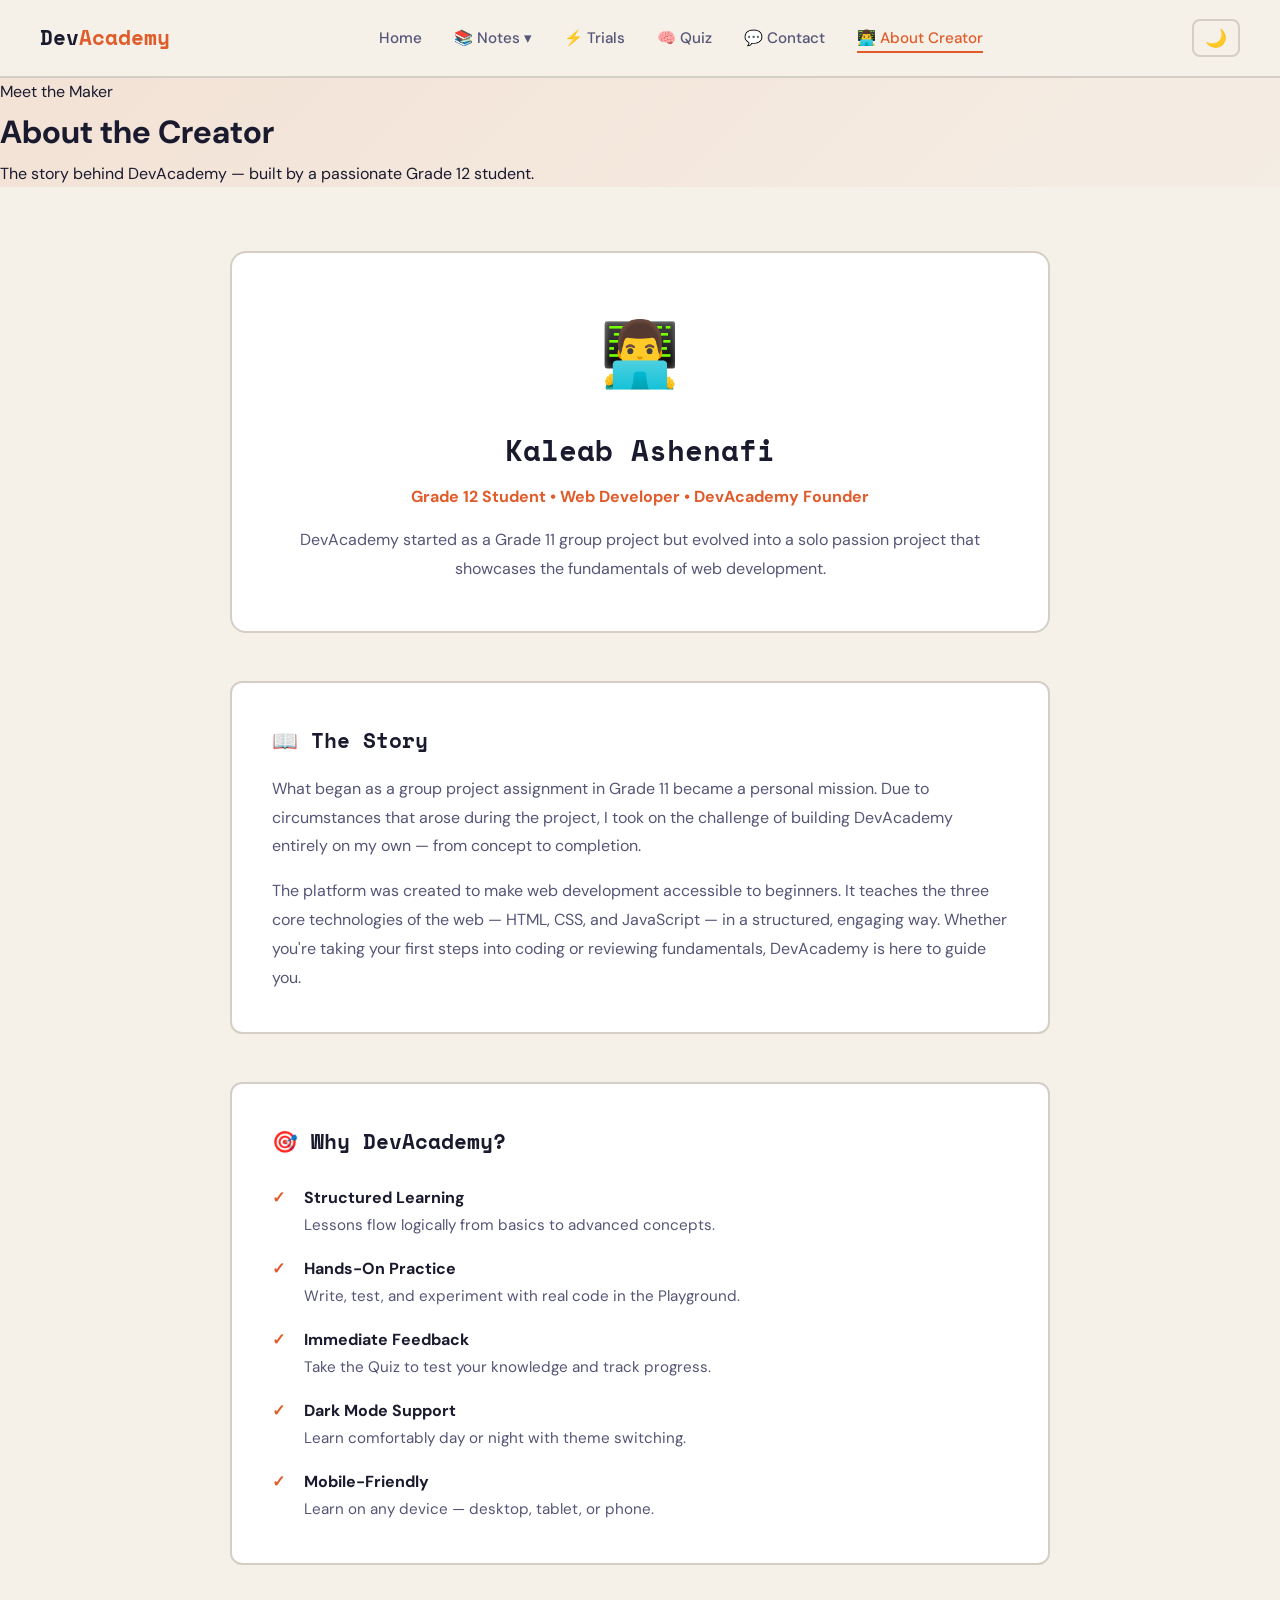
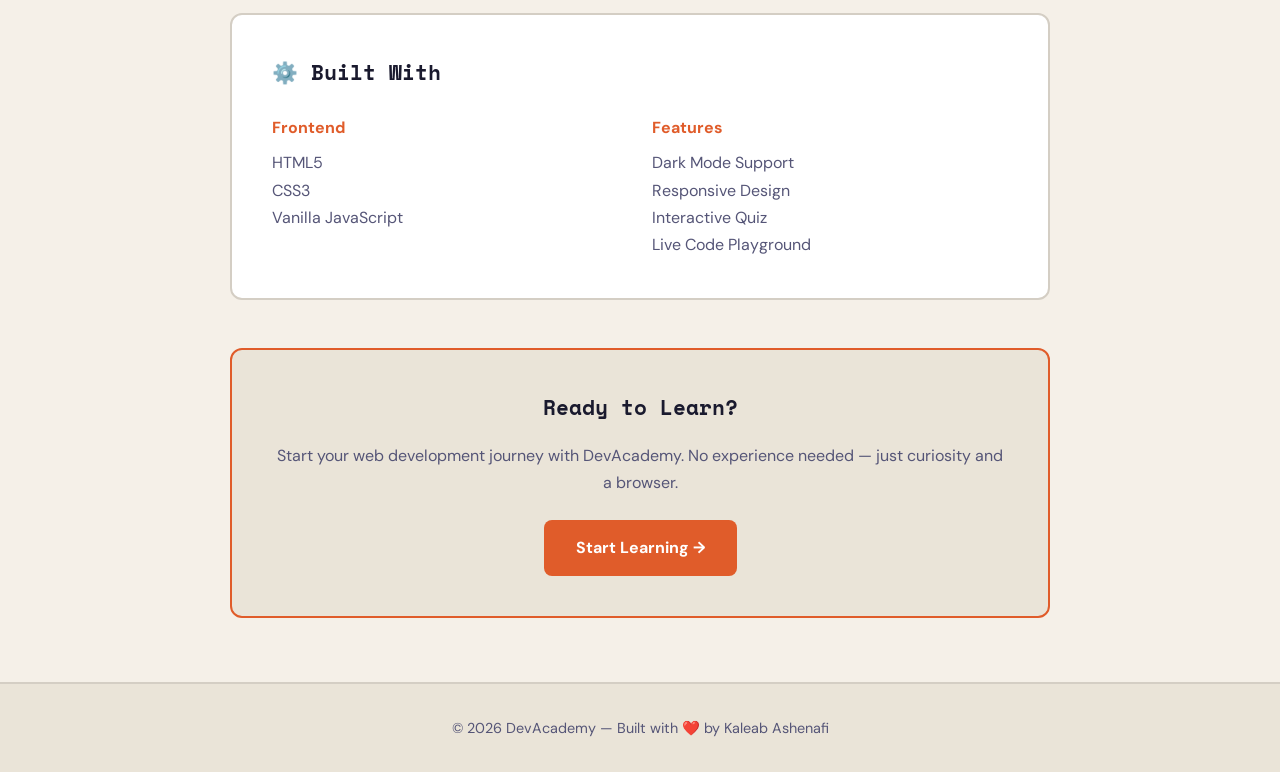
==== about.html @ 92ab43b4 "Refactor: Implement dropdown navigation and create About Creator page\n\nNAVIGATION IMPROVEMENTS:\n-" ====
<!DOCTYPE html>
<html lang="en">
<head>
    <meta charset="UTF-8">
    <meta name="viewport" content="width=device-width, initial-scale=1.0">
    <title>DevAcademy | About the Creator</title>
    <link rel="stylesheet" href="style.css">
    <link rel="stylesheet" href="regist.css">
    <link href="https://fonts.googleapis.com/css2?family=Space+Mono:wght@400;700&family=DM+Sans:wght@400;500;700&display=swap" rel="stylesheet">
</head>
<body>

    <!-- NAVIGATION -->
    <nav class="navbar">
        <div class="logo">Dev<span>Academy</span></div>
        <ul class="nav-links">
            <li><a href="index.html">Home</a></li>
            <li class="dropdown">
                <a href="#" class="dropdown-toggle">📚 Notes ▾</a>
                <ul class="dropdown-menu">
                    <li><a href="html.html">🏗️ HTML</a></li>
                    <li><a href="css.html">🎨 CSS</a></li>
                    <li><a href="js.html">⚡ JavaScript</a></li>
                </ul>
            </li>
            <li><a href="practice.html">⚡ Trials</a></li>
            <li><a href="quiz.html">🧠 Quiz</a></li>
            <li><a href="contact.html">💬 Contact</a></li>
            <li><a href="about.html" class="active">👨‍💻 About Creator</a></li>
        </ul>
        <button class="hamburger">☰</button>
        <button id="theme-toggle">🌙</button>
    </nav>

    <!-- PAGE HEADER -->
    <div class="page-header" style="background: linear-gradient(135deg, #e05c2a18, #e05c2a05);">
        <span class="lang-badge">Meet the Maker</span>
        <h1>About the Creator</h1>
        <p>The story behind DevAcademy — built by a passionate Grade 12 student.</p>
    </div>

    <!-- MAIN CONTENT -->
    <main style="max-width: 900px; margin: 0 auto; padding: 4rem 2.5rem;">

        <!-- HERO SECTION -->
        <div style="background: var(--card-bg); border: 2px solid var(--border); border-radius: 16px; padding: 3rem; margin-bottom: 3rem; text-align: center;">
            <div style="font-size: 4rem; margin-bottom: 1rem;">👨‍💻</div>
            <h2 style="font-family: 'Space Mono', monospace; font-size: 1.8rem; margin-bottom: 0.5rem; color: var(--text);">Kaleab Ashenafi</h2>
            <p style="color: var(--accent); font-weight: 700; font-size: 1rem; margin-bottom: 1rem;">Grade 12 Student • Web Developer • DevAcademy Founder</p>
            <p style="color: var(--text2); font-size: 1rem; line-height: 1.8;">
                DevAcademy started as a Grade 11 group project but evolved into a solo passion project that showcases the fundamentals of web development.
            </p>
        </div>

        <!-- THE STORY -->
        <section style="margin-bottom: 3rem;">
            <div style="background: var(--card-bg); border: 2px solid var(--border); border-radius: 12px; padding: 2.5rem; margin-bottom: 1.5rem;">
                <h3 style="font-family: 'Space Mono', monospace; font-size: 1.3rem; margin-bottom: 1rem; color: var(--text);">📖 The Story</h3>
                <p style="color: var(--text2); margin-bottom: 1rem; line-height: 1.8;">
                    What began as a group project assignment in Grade 11 became a personal mission. Due to circumstances that arose during the project, I took on the challenge of building DevAcademy entirely on my own — from concept to completion.
                </p>
                <p style="color: var(--text2); line-height: 1.8;">
                    The platform was created to make web development accessible to beginners. It teaches the three core technologies of the web — HTML, CSS, and JavaScript — in a structured, engaging way. Whether you're taking your first steps into coding or reviewing fundamentals, DevAcademy is here to guide you.
                </p>
            </div>
        </section>

        <!-- WHY DEVACADEMY? -->
        <section style="margin-bottom: 3rem;">
            <div style="background: var(--card-bg); border: 2px solid var(--border); border-radius: 12px; padding: 2.5rem;">
                <h3 style="font-family: 'Space Mono', monospace; font-size: 1.3rem; margin-bottom: 1.5rem; color: var(--text);">🎯 Why DevAcademy?</h3>
                <ul style="list-style: none; padding: 0;">
                    <li style="margin-bottom: 1rem; padding-left: 2rem; position: relative;">
                        <span style="position: absolute; left: 0; color: var(--accent); font-weight: 700;">✓</span>
                        <strong style="color: var(--text);">Structured Learning</strong><br>
                        <span style="color: var(--text2); font-size: 0.95rem;">Lessons flow logically from basics to advanced concepts.</span>
                    </li>
                    <li style="margin-bottom: 1rem; padding-left: 2rem; position: relative;">
                        <span style="position: absolute; left: 0; color: var(--accent); font-weight: 700;">✓</span>
                        <strong style="color: var(--text);">Hands-On Practice</strong><br>
                        <span style="color: var(--text2); font-size: 0.95rem;">Write, test, and experiment with real code in the Playground.</span>
                    </li>
                    <li style="margin-bottom: 1rem; padding-left: 2rem; position: relative;">
                        <span style="position: absolute; left: 0; color: var(--accent); font-weight: 700;">✓</span>
                        <strong style="color: var(--text);">Immediate Feedback</strong><br>
                        <span style="color: var(--text2); font-size: 0.95rem;">Take the Quiz to test your knowledge and track progress.</span>
                    </li>
                    <li style="margin-bottom: 1rem; padding-left: 2rem; position: relative;">
                        <span style="position: absolute; left: 0; color: var(--accent); font-weight: 700;">✓</span>
                        <strong style="color: var(--text);">Dark Mode Support</strong><br>
                        <span style="color: var(--text2); font-size: 0.95rem;">Learn comfortably day or night with theme switching.</span>
                    </li>
                    <li style="padding-left: 2rem; position: relative;">
                        <span style="position: absolute; left: 0; color: var(--accent); font-weight: 700;">✓</span>
                        <strong style="color: var(--text);">Mobile-Friendly</strong><br>
                        <span style="color: var(--text2); font-size: 0.95rem;">Learn on any device — desktop, tablet, or phone.</span>
                    </li>
                </ul>
            </div>
        </section>

        <!-- TECH STACK -->
        <section style="margin-bottom: 3rem;">
            <div style="background: var(--card-bg); border: 2px solid var(--border); border-radius: 12px; padding: 2.5rem;">
                <h3 style="font-family: 'Space Mono', monospace; font-size: 1.3rem; margin-bottom: 1.5rem; color: var(--text);">⚙️ Built With</h3>
                <div style="display: grid; grid-template-columns: 1fr 1fr; gap: 1.5rem;">
                    <div>
                        <h4 style="color: var(--accent); font-weight: 700; margin-bottom: 0.5rem;">Frontend</h4>
                        <ul style="list-style: none; padding: 0; color: var(--text2);">
                            <li>HTML5</li>
                            <li>CSS3</li>
                            <li>Vanilla JavaScript</li>
                        </ul>
                    </div>
                    <div>
                        <h4 style="color: var(--accent); font-weight: 700; margin-bottom: 0.5rem;">Features</h4>
                        <ul style="list-style: none; padding: 0; color: var(--text2);">
                            <li>Dark Mode Support</li>
                            <li>Responsive Design</li>
                            <li>Interactive Quiz</li>
                            <li>Live Code Playground</li>
                        </ul>
                    </div>
                </div>
            </div>
        </section>

        <!-- CALL TO ACTION -->
        <div style="background: var(--bg2); border: 2px solid var(--accent); border-radius: 12px; padding: 2.5rem; text-align: center;">
            <h3 style="font-family: 'Space Mono', monospace; font-size: 1.3rem; margin-bottom: 1rem; color: var(--text);">Ready to Learn?</h3>
            <p style="color: var(--text2); margin-bottom: 1.5rem; font-size: 1rem;">
                Start your web development journey with DevAcademy. No experience needed — just curiosity and a browser.
            </p>
            <a href="html.html" class="btn">Start Learning →</a>
        </div>

    </main>

    <footer>
        <p>© 2026 DevAcademy — Built with ❤️ by Kaleab Ashenafi</p>
    </footer>

    <script src="script.js"></script>
</body>
</html>
---- style.css ----
:root {
    --bg: #f5f0e8;
    --bg2: #eae4d8;
    --text: #1a1a2e;
    --text2: #555577;
    --accent: #e05c2a;
    --accent2: #c44a1a;
    --card-bg: #ffffff;
    --border: #d4cec4;
    --code-bg: #1a1a2e;
}

[data-theme="dark"] {
    --bg: #0f0f1a;
    --bg2: #1a1a2e;
    --text: #f0ece0;
    --text2: #9990bb;
    --accent: #ff7043;
    --accent2: #e05c2a;
    --card-bg: #1a1a2e;
    --border: #2a2a4e;
    --code-bg: #0a0a15;
}

/* 2. RESET & BASE */
* {
    margin: 0;
    padding: 0;
    box-sizing: border-box;
    transition: background-color 0.3s, color 0.3s, border-color 0.3s;
}

body {
    font-family: 'DM Sans', sans-serif;
    background-color: var(--bg);
    color: var(--text);
    line-height: 1.7;
}

/* 3. NAVBAR */
.navbar {
    display: flex;
    justify-content: space-between;
    align-items: center;
    padding: 1.2rem 2.5rem;
    background-color: var(--bg);
    border-bottom: 2px solid var(--border);
    position: sticky;
    top: 0;
    z-index: 100;
}

.logo {
    font-family: 'Space Mono', monospace;
    font-size: 1.3rem;
    font-weight: 700;
    color: var(--text);
}

.logo span {
    color: var(--accent);
}

.nav-links {
    display: flex;
    list-style: none;
    gap: 2rem;
}

.nav-links a {
    text-decoration: none;
    color: var(--text2);
    font-weight: 500;
    font-size: 0.95rem;
    padding-bottom: 3px;
    border-bottom: 2px solid transparent;
    transition: color 0.2s, border-color 0.2s;
}

.nav-links a:hover,
.nav-links a.active {
    color: var(--accent);
    border-bottom-color: var(--accent);
}

/* DROPDOWN MENU */
.dropdown {
    position: relative;
}

.dropdown-toggle::after {
    content: '';
}

.dropdown-menu {
    display: none;
    position: absolute;
    top: 100%;
    left: 0;
    background: var(--card-bg);
    border: 2px solid var(--border);
    border-radius: 8px;
    flex-direction: column;
    gap: 0;
    min-width: 200px;
    list-style: none;
    padding: 0.5rem 0;
    margin-top: 0.5rem;
    box-shadow: 0 8px 24px rgba(0,0,0,0.1);
}

.dropdown-menu li {
    border-bottom: 1px solid var(--border);
}

.dropdown-menu li:last-child {
    border-bottom: none;
}

.dropdown-menu a {
    display: block;
    padding: 0.75rem 1.2rem;
    border: none;
    font-size: 0.9rem;
    transition: background 0.2s, color 0.2s;
}

.dropdown-menu a:hover {
    background: var(--bg2);
    color: var(--accent);
    border-bottom: none;
}

.dropdown:hover .dropdown-menu {
    display: flex;
}

/* Hamburger Menu */
.hamburger {
    display: none;
    background: none;
    border: none;
    font-size: 1.5rem;
    cursor: pointer;
    color: var(--text);
    padding: 0.5rem;
}

#theme-toggle {
    background: none;
    border: 2px solid var(--border);
    border-radius: 8px;
    padding: 0.4rem 0.7rem;
    font-size: 1.1rem;
    cursor: pointer;
    transition: transform 0.3s, border-color 0.3s;
}

#theme-toggle:hover {
    transform: rotate(20deg);
    border-color: var(--accent);
}

/* 4. HERO SECTION */
.hero {
    display: flex;
    justify-content: space-between;
    align-items: center;
    padding: 6rem 2.5rem;
    gap: 3rem;
    background-color: var(--bg);
    max-width: 1100px;
    margin: 0 auto;
}

.hero-text {
    flex: 1;
}

.badge {
    display: inline-block;
    background: var(--accent);
    color: white;
    font-size: 0.8rem;
    font-weight: 700;
    padding: 0.35rem 0.9rem;
    border-radius: 20px;
    margin-bottom: 1.5rem;
    letter-spacing: 0.05em;
    text-transform: uppercase;
}

.hero-text h1 {
    font-family: 'Space Mono', monospace;
    font-size: 3.2rem;
    line-height: 1.15;
    margin-bottom: 1.2rem;
}

.highlight {
    color: var(--accent);
    text-decoration: underline;
    text-underline-offset: 6px;
}

.hero-text p {
    color: var(--text2);
    font-size: 1.1rem;
    max-width: 480px;
    margin-bottom: 2rem;
}

.btn {
    display: inline-block;
    background: var(--accent);
    color: white;
    text-decoration: none;
    padding: 0.9rem 2rem;
    border-radius: 8px;
    font-weight: 700;
    font-size: 1rem;
    transition: background 0.2s, transform 0.2s, box-shadow 0.2s;
}

.btn:hover {
    background: var(--accent2);
    transform: translateY(-3px);
    box-shadow: 0 8px 20px rgba(224, 92, 42, 0.3);
}

/* 5. HERO GRAPHIC (Code Box) */
.hero-graphic {
    flex: 1;
    display: flex;
    justify-content: center;
}

.code-box {
    background: var(--code-bg);
    border-radius: 12px;
    padding: 2rem 2.5rem;
    font-family: 'Space Mono', monospace;
    font-size: 1rem;
    line-height: 2.2;
    border: 2px solid var(--border);
    min-width: 300px;
}

.tag  { color: #64b5f6; }
.prop { color: #ce93d8; }
.val  { color: #a5d6a7; }
.fn   { color: #ffcc02; }

/* 6. COURSES SECTION */
.courses {
    padding: 5rem 2.5rem;
    max-width: 1100px;
    margin: 0 auto;
}

.courses h2 {
    font-family: 'Space Mono', monospace;
    font-size: 2rem;
    margin-bottom: 2.5rem;
    text-align: center;
}

.card-container {
    display: flex;
    gap: 1.5rem;
    justify-content: center;
    flex-wrap: wrap;
}

.card {
    background: var(--card-bg);
    border: 2px solid var(--border);
    border-radius: 12px;
    padding: 2rem;
    width: 300px;
    cursor: pointer;
    transition: transform 0.25s, box-shadow 0.25s, border-color 0.25s;
}

.card:hover {
    transform: translateY(-8px);
    box-shadow: 0 12px 30px rgba(0,0,0,0.1);
    border-color: var(--accent);
}

.card-icon {
    font-size: 2rem;
    margin-bottom: 1rem;
}

.card h3 {
    font-family: 'Space Mono', monospace;
    font-size: 1.2rem;
    margin-bottom: 0.8rem;
    color: var(--text);
}

.card p {
    color: var(--text2);
    font-size: 0.95rem;
    margin-bottom: 1.2rem;
}

.card-link {
    color: var(--accent);
    font-weight: 700;
    text-decoration: none;
    font-size: 0.9rem;
}

.card-link:hover {
    text-decoration: underline;
}

/* 7. FOOTER */
footer {
    background: var(--bg2);
    border-top: 2px solid var(--border);
    text-align: center;
    padding: 2rem;
    color: var(--text2);
    font-size: 0.9rem;
}

/* 8. RESPONSIVE */
@media (max-width: 768px) {
    .navbar {
        padding: 1rem 1.5rem;
        position: relative;
    }
    
    .hamburger {
        display: block;
    }
    
    .nav-links {
        display: none;
        position: absolute;
        top: 100%;
        left: 0;
        right: 0;
        flex-direction: column;
        background: var(--bg);
        border-bottom: 2px solid var(--border);
        padding: 1rem 0;
        gap: 0;
        width: 100%;
        z-index: 99;
        margin-top: 0;
    }
    
    .nav-links.active {
        display: flex;
    }
    
    .nav-links li {
        border-bottom: 1px solid var(--border);
    }
    
    .nav-links a {
        display: block;
        padding: 1rem 1.5rem;
        border: none;
        font-size: 1rem;
        border-bottom: none;
    }
    
    /* Mobile dropdown */
    .dropdown-menu {
        position: static;
        display: none;
        background: var(--bg2);
        border: none;
        box-shadow: none;
        padding: 0;
        margin: 0;
    }
    
    .dropdown-menu.active {
        display: flex;
    }
    
    .dropdown-menu a {
        padding: 0.8rem 2rem;
        font-size: 0.85rem;
    }
    
    .hero {
        flex-direction: column;
        padding: 3rem 1.5rem;
        text-align: center;
    }
    
    .hero-text h1 {
        font-size: 2.2rem;
    }
    
    .hero-text p {
        margin: 0 auto 2rem auto;
    }
    
    .code-box {
        font-size: 0.85rem;
        min-width: unset;
        width: 100%;
        padding: 1.5rem 1rem;
    }
    
    .card {
        width: 100%;
        max-width: 350px;
    }
    
    #theme-toggle {
        order: 3;
    }
}

@media (max-width: 480px) {
    .logo {
        font-size: 1.1rem;
    }
    
    .hero-text h1 {
        font-size: 1.8rem;
    }
    
    .navbar {
        padding: 0.8rem 1rem;
    }
    
    .card-container {
        gap: 1rem;
    }
    
    .hero {
        padding: 2rem 1rem;
        gap: 1.5rem;
    }
}
---- regist.css ----
.auth-wrapper {
    min-height: calc(100vh - 140px);
    display: flex;
    justify-content: center;
    align-items: center;
    padding: 3rem 1.5rem;
    background-color: var(--bg);
}

/* AUTH CARD */
.auth-card {
    background: var(--card-bg);
    border: 2px solid var(--border);
    border-radius: 16px;
    padding: 3rem 2.5rem;
    width: 100%;
    max-width: 460px;
    text-align: center;
    box-shadow: 0 8px 30px rgba(0,0,0,0.06);
}

.auth-icon {
    font-size: 2.8rem;
    margin-bottom: 1rem;
}

.auth-card h2 {
    font-family: 'Space Mono', monospace;
    font-size: 1.5rem;
    margin-bottom: 0.5rem;
    color: var(--text);
}

.auth-subtitle {
    color: var(--text2);
    font-size: 0.95rem;
    margin-bottom: 2rem;
}

/* FORM GROUPS */
.form-group {
    margin-bottom: 1.2rem;
    text-align: left;
}

.form-group label {
    display: block;
    font-weight: 700;
    font-size: 0.9rem;
    margin-bottom: 0.4rem;
    color: var(--text);
}

.form-group input {
    width: 100%;
    padding: 0.75rem 1rem;
    border: 2px solid var(--border);
    border-radius: 8px;
    font-size: 1rem;
    font-family: 'DM Sans', sans-serif;
    background: var(--bg);
    color: var(--text);
    box-sizing: border-box;
    transition: border-color 0.2s;
}

.form-group input:focus {
    outline: none;
    border-color: var(--accent);
}

/* BUTTONS */
.auth-card button {
    width: 100%;
    padding: 0.85rem;
    background: var(--accent);
    color: white;
    border: none;
    border-radius: 8px;
    font-size: 1rem;
    font-family: 'DM Sans', sans-serif;
    font-weight: 700;
    cursor: pointer;
    margin-top: 0.8rem;
    transition: background 0.2s, transform 0.2s, box-shadow 0.2s;
}

.auth-card button:hover {
    background: var(--accent2);
    transform: translateY(-2px);
    box-shadow: 0 6px 16px rgba(224, 92, 42, 0.25);
}

.btn-secondary {
    background: transparent !important;
    color: var(--text2) !important;
    border: 2px solid var(--border) !important;
    box-shadow: none !important;
}

.btn-secondary:hover {
    background: var(--bg2) !important;
    transform: translateY(-2px) !important;
    box-shadow: none !important;
}

/* SUCCESS MESSAGE */
.success-msg {
    color: #2ae078;
    font-weight: 700;
    font-size: 0.95rem;
    margin-bottom: 0.8rem;
}

/* FIELD ERRORS */
.field-error {
    display: block;
    color: #e05c2a;
    font-size: 0.82rem;
    font-weight: 600;
    margin-top: 0.3rem;
    min-height: 1rem;
}

.form-group input.invalid {
    border-color: #e05c2a;
}

/* GENERAL ERROR BOX */
.error-box {
    background: rgba(224, 92, 42, 0.08);
    border: 2px solid var(--accent);
    border-radius: 8px;
    padding: 0.8rem 1rem;
    color: var(--accent);
    font-size: 0.9rem;
    font-weight: 600;
    margin-bottom: 0.5rem;
    text-align: center;
}

/* SHOW PASSWORD TOGGLE */
.show-password-toggle {
    display: flex;
    align-items: center;
    gap: 0.5rem;
    font-size: 0.88rem;
    color: var(--text2);
    cursor: pointer;
    margin-bottom: 0.8rem;
    width: fit-content;
}

.show-password-toggle input[type="checkbox"] {
    width: 15px;
    height: 15px;
    accent-color: var(--accent);
    cursor: pointer;
}

/* HIDDEN CLASS */
.hidden {
    display: none;
}
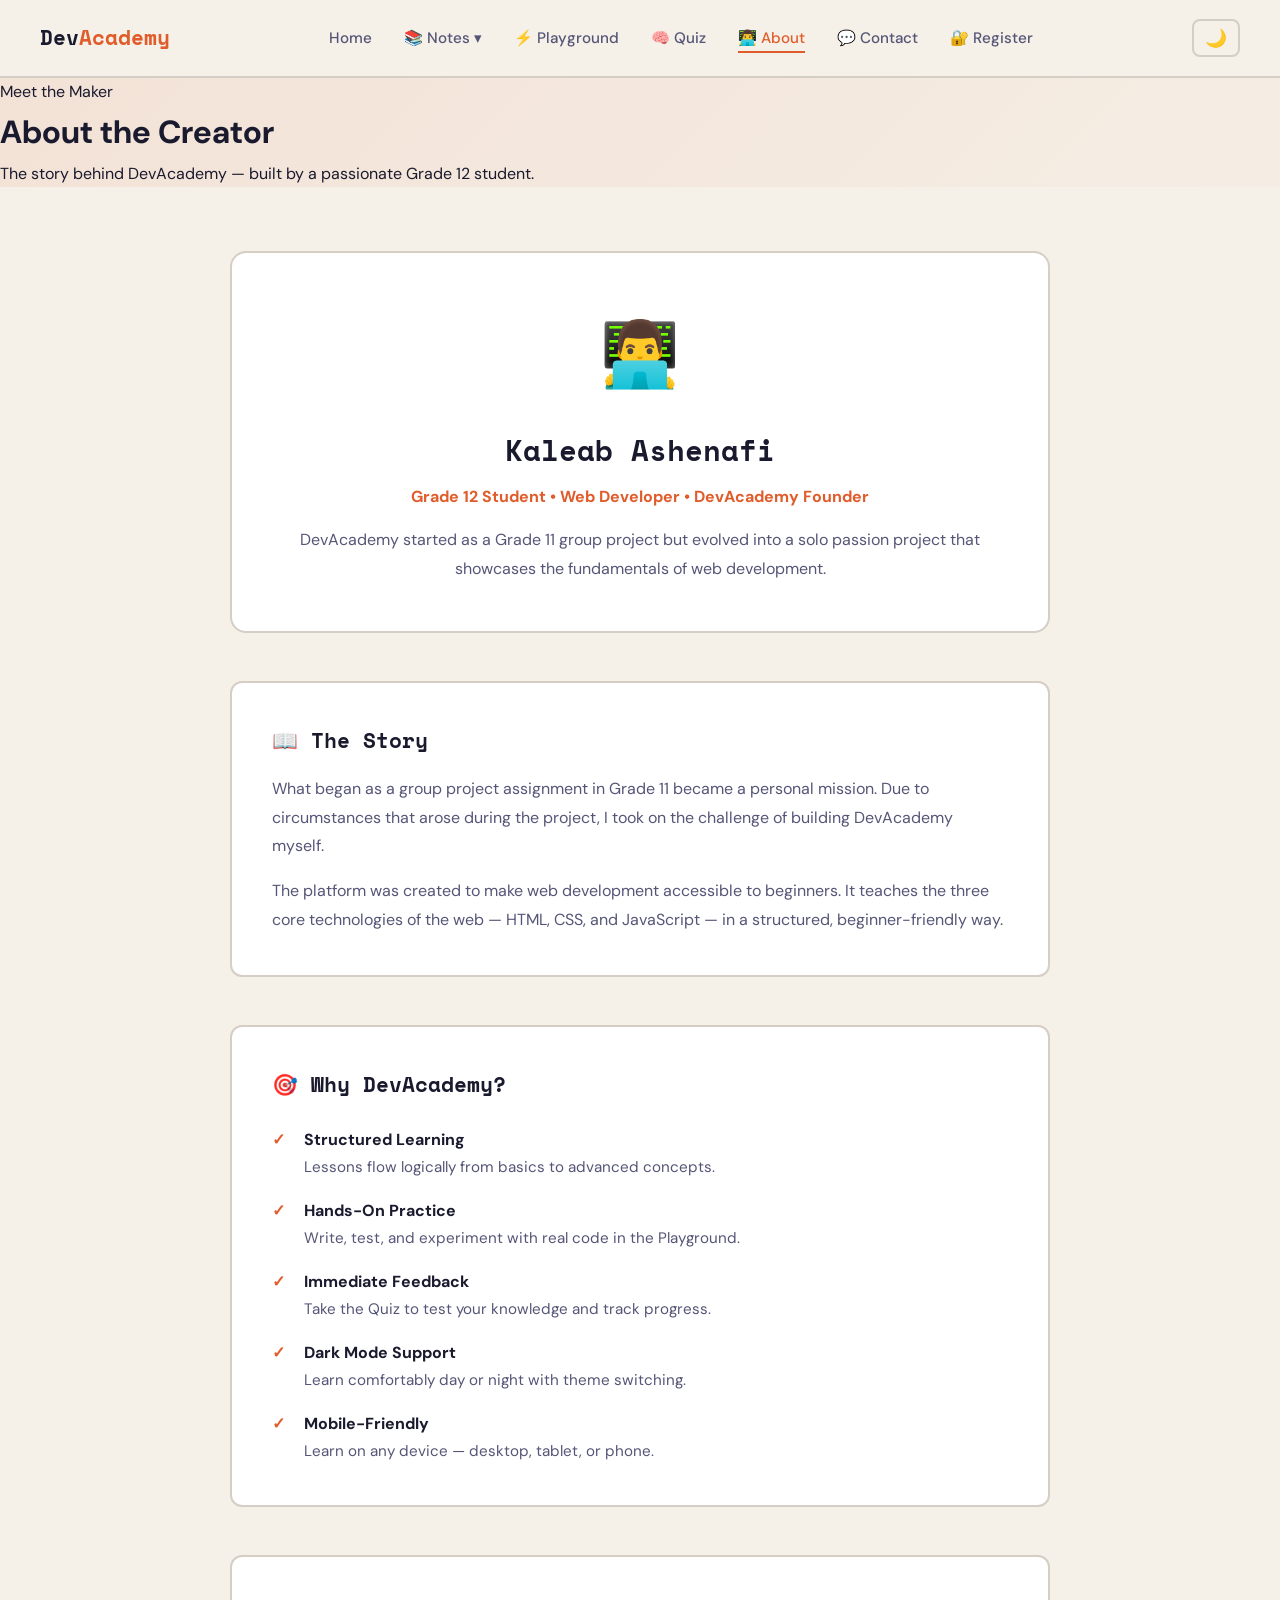
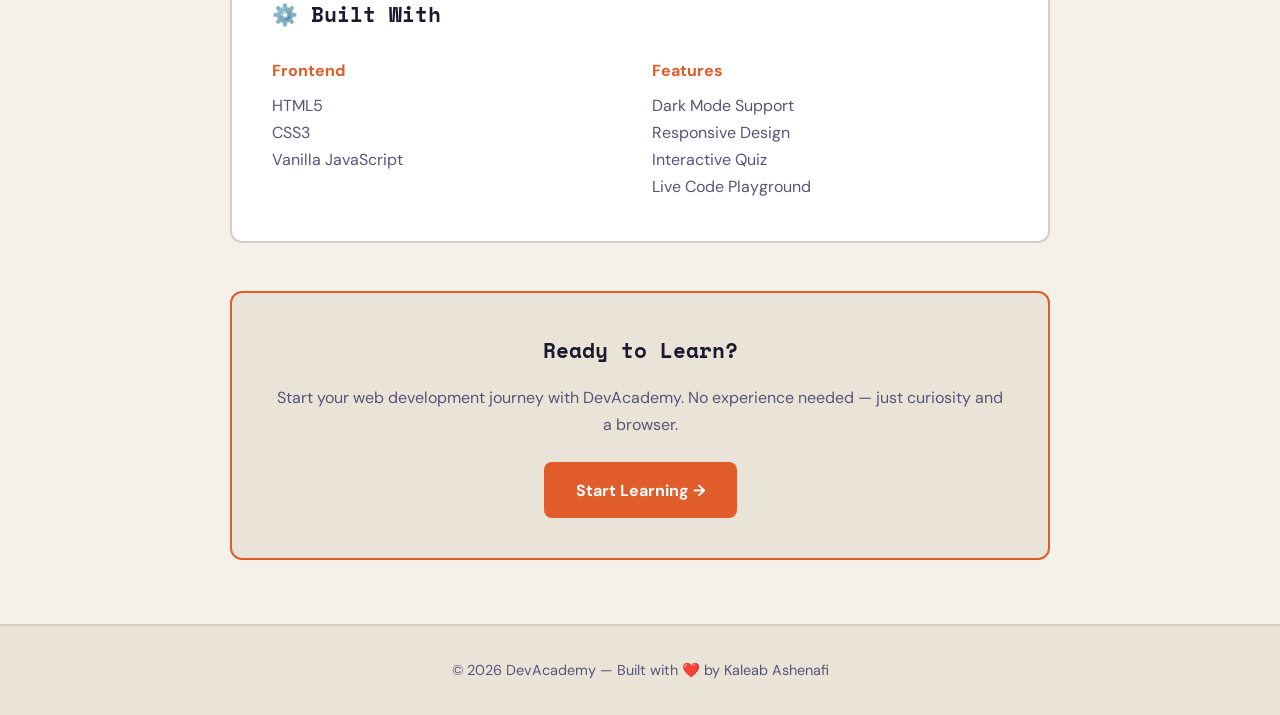
==== commit 549aa6d1: "Standardize the navigation across the site and remove the broken/inconsistent links so all main page" ====
--- a/about.html
+++ b/about.html
@@ -2,6 +2,7 @@
 <html lang="en">
 <head>
     <meta charset="UTF-8">
+    <meta http-equiv="X-UA-Compatible" content="IE=edge">
     <meta name="viewport" content="width=device-width, initial-scale=1.0">
     <title>DevAcademy | About the Creator</title>
     <link rel="stylesheet" href="style.css">
@@ -10,7 +11,6 @@
 </head>
 <body>
 
-    <!-- NAVIGATION -->
     <nav class="navbar">
         <div class="logo">Dev<span>Academy</span></div>
         <ul class="nav-links">
@@ -23,26 +23,23 @@
                     <li><a href="js.html">⚡ JavaScript</a></li>
                 </ul>
             </li>
-            <li><a href="practice.html">⚡ Trials</a></li>
+            <li><a href="practice.html">⚡ Playground</a></li>
             <li><a href="quiz.html">🧠 Quiz</a></li>
+            <li><a href="about.html" class="active">👨‍💻 About</a></li>
             <li><a href="contact.html">💬 Contact</a></li>
-            <li><a href="about.html" class="active">👨‍💻 About Creator</a></li>
+            <li><a href="regist.html">🔐 Register</a></li>
         </ul>
         <button class="hamburger">☰</button>
         <button id="theme-toggle">🌙</button>
     </nav>
 
-    <!-- PAGE HEADER -->
     <div class="page-header" style="background: linear-gradient(135deg, #e05c2a18, #e05c2a05);">
         <span class="lang-badge">Meet the Maker</span>
         <h1>About the Creator</h1>
         <p>The story behind DevAcademy — built by a passionate Grade 12 student.</p>
     </div>
 
-    <!-- MAIN CONTENT -->
     <main style="max-width: 900px; margin: 0 auto; padding: 4rem 2.5rem;">
-
-        <!-- HERO SECTION -->
         <div style="background: var(--card-bg); border: 2px solid var(--border); border-radius: 16px; padding: 3rem; margin-bottom: 3rem; text-align: center;">
             <div style="font-size: 4rem; margin-bottom: 1rem;">👨‍💻</div>
             <h2 style="font-family: 'Space Mono', monospace; font-size: 1.8rem; margin-bottom: 0.5rem; color: var(--text);">Kaleab Ashenafi</h2>
@@ -52,54 +49,31 @@
             </p>
         </div>
 
-        <!-- THE STORY -->
         <section style="margin-bottom: 3rem;">
             <div style="background: var(--card-bg); border: 2px solid var(--border); border-radius: 12px; padding: 2.5rem; margin-bottom: 1.5rem;">
                 <h3 style="font-family: 'Space Mono', monospace; font-size: 1.3rem; margin-bottom: 1rem; color: var(--text);">📖 The Story</h3>
                 <p style="color: var(--text2); margin-bottom: 1rem; line-height: 1.8;">
-                    What began as a group project assignment in Grade 11 became a personal mission. Due to circumstances that arose during the project, I took on the challenge of building DevAcademy entirely on my own — from concept to completion.
+                    What began as a group project assignment in Grade 11 became a personal mission. Due to circumstances that arose during the project, I took on the challenge of building DevAcademy myself.
                 </p>
                 <p style="color: var(--text2); line-height: 1.8;">
-                    The platform was created to make web development accessible to beginners. It teaches the three core technologies of the web — HTML, CSS, and JavaScript — in a structured, engaging way. Whether you're taking your first steps into coding or reviewing fundamentals, DevAcademy is here to guide you.
+                    The platform was created to make web development accessible to beginners. It teaches the three core technologies of the web — HTML, CSS, and JavaScript — in a structured, beginner-friendly way.
                 </p>
             </div>
         </section>
 
-        <!-- WHY DEVACADEMY? -->
         <section style="margin-bottom: 3rem;">
             <div style="background: var(--card-bg); border: 2px solid var(--border); border-radius: 12px; padding: 2.5rem;">
                 <h3 style="font-family: 'Space Mono', monospace; font-size: 1.3rem; margin-bottom: 1.5rem; color: var(--text);">🎯 Why DevAcademy?</h3>
                 <ul style="list-style: none; padding: 0;">
-                    <li style="margin-bottom: 1rem; padding-left: 2rem; position: relative;">
-                        <span style="position: absolute; left: 0; color: var(--accent); font-weight: 700;">✓</span>
-                        <strong style="color: var(--text);">Structured Learning</strong><br>
-                        <span style="color: var(--text2); font-size: 0.95rem;">Lessons flow logically from basics to advanced concepts.</span>
-                    </li>
-                    <li style="margin-bottom: 1rem; padding-left: 2rem; position: relative;">
-                        <span style="position: absolute; left: 0; color: var(--accent); font-weight: 700;">✓</span>
-                        <strong style="color: var(--text);">Hands-On Practice</strong><br>
-                        <span style="color: var(--text2); font-size: 0.95rem;">Write, test, and experiment with real code in the Playground.</span>
-                    </li>
-                    <li style="margin-bottom: 1rem; padding-left: 2rem; position: relative;">
-                        <span style="position: absolute; left: 0; color: var(--accent); font-weight: 700;">✓</span>
-                        <strong style="color: var(--text);">Immediate Feedback</strong><br>
-                        <span style="color: var(--text2); font-size: 0.95rem;">Take the Quiz to test your knowledge and track progress.</span>
-                    </li>
-                    <li style="margin-bottom: 1rem; padding-left: 2rem; position: relative;">
-                        <span style="position: absolute; left: 0; color: var(--accent); font-weight: 700;">✓</span>
-                        <strong style="color: var(--text);">Dark Mode Support</strong><br>
-                        <span style="color: var(--text2); font-size: 0.95rem;">Learn comfortably day or night with theme switching.</span>
-                    </li>
-                    <li style="padding-left: 2rem; position: relative;">
-                        <span style="position: absolute; left: 0; color: var(--accent); font-weight: 700;">✓</span>
-                        <strong style="color: var(--text);">Mobile-Friendly</strong><br>
-                        <span style="color: var(--text2); font-size: 0.95rem;">Learn on any device — desktop, tablet, or phone.</span>
-                    </li>
+                    <li style="margin-bottom: 1rem; padding-left: 2rem; position: relative;"><span style="position: absolute; left: 0; color: var(--accent); font-weight: 700;">✓</span><strong style="color: var(--text);">Structured Learning</strong><br><span style="color: var(--text2); font-size: 0.95rem;">Lessons flow logically from basics to advanced concepts.</span></li>
+                    <li style="margin-bottom: 1rem; padding-left: 2rem; position: relative;"><span style="position: absolute; left: 0; color: var(--accent); font-weight: 700;">✓</span><strong style="color: var(--text);">Hands-On Practice</strong><br><span style="color: var(--text2); font-size: 0.95rem;">Write, test, and experiment with real code in the Playground.</span></li>
+                    <li style="margin-bottom: 1rem; padding-left: 2rem; position: relative;"><span style="position: absolute; left: 0; color: var(--accent); font-weight: 700;">✓</span><strong style="color: var(--text);">Immediate Feedback</strong><br><span style="color: var(--text2); font-size: 0.95rem;">Take the Quiz to test your knowledge and track progress.</span></li>
+                    <li style="margin-bottom: 1rem; padding-left: 2rem; position: relative;"><span style="position: absolute; left: 0; color: var(--accent); font-weight: 700;">✓</span><strong style="color: var(--text);">Dark Mode Support</strong><br><span style="color: var(--text2); font-size: 0.95rem;">Learn comfortably day or night with theme switching.</span></li>
+                    <li style="padding-left: 2rem; position: relative;"><span style="position: absolute; left: 0; color: var(--accent); font-weight: 700;">✓</span><strong style="color: var(--text);">Mobile-Friendly</strong><br><span style="color: var(--text2); font-size: 0.95rem;">Learn on any device — desktop, tablet, or phone.</span></li>
                 </ul>
             </div>
         </section>
 
-        <!-- TECH STACK -->
         <section style="margin-bottom: 3rem;">
             <div style="background: var(--card-bg); border: 2px solid var(--border); border-radius: 12px; padding: 2.5rem;">
                 <h3 style="font-family: 'Space Mono', monospace; font-size: 1.3rem; margin-bottom: 1.5rem; color: var(--text);">⚙️ Built With</h3>
@@ -125,7 +99,6 @@
             </div>
         </section>
 
-        <!-- CALL TO ACTION -->
         <div style="background: var(--bg2); border: 2px solid var(--accent); border-radius: 12px; padding: 2.5rem; text-align: center;">
             <h3 style="font-family: 'Space Mono', monospace; font-size: 1.3rem; margin-bottom: 1rem; color: var(--text);">Ready to Learn?</h3>
             <p style="color: var(--text2); margin-bottom: 1.5rem; font-size: 1rem;">
@@ -133,7 +106,6 @@
             </p>
             <a href="html.html" class="btn">Start Learning →</a>
         </div>
-
     </main>
 
     <footer>
@@ -142,4 +114,4 @@
 
     <script src="script.js"></script>
 </body>
-</html>+</html>
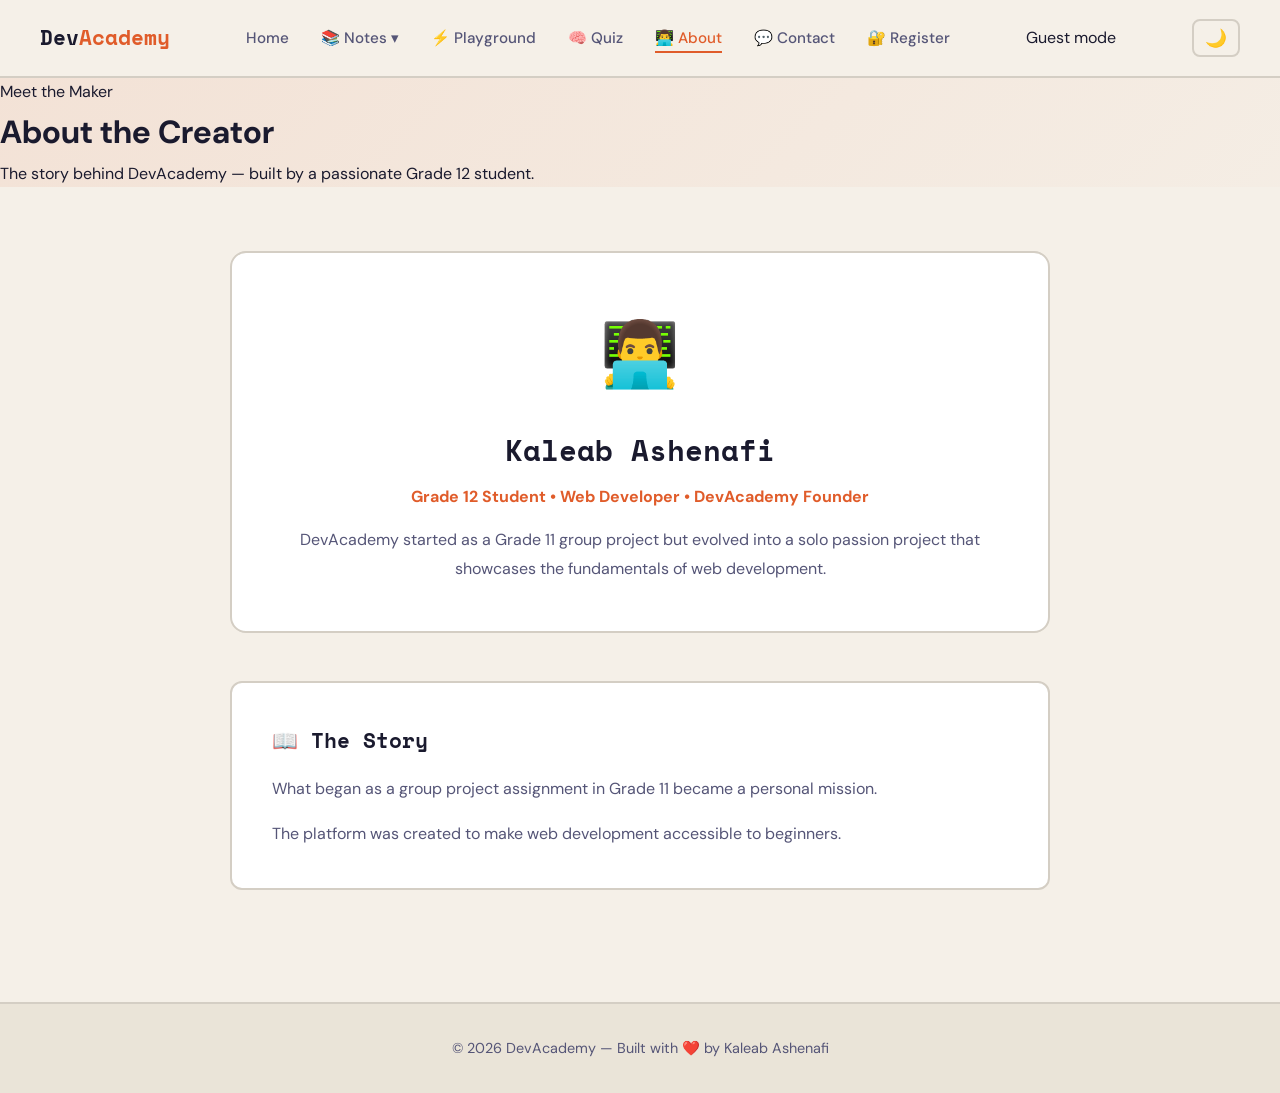
==== commit 18f23c85: "Standardize navigation across the site, keep the sign-in flow optional, and add a simple auth status" ====
--- a/about.html
+++ b/about.html
@@ -2,7 +2,6 @@
 <html lang="en">
 <head>
     <meta charset="UTF-8">
-    <meta http-equiv="X-UA-Compatible" content="IE=edge">
     <meta name="viewport" content="width=device-width, initial-scale=1.0">
     <title>DevAcademy | About the Creator</title>
     <link rel="stylesheet" href="style.css">
@@ -30,6 +29,7 @@
             <li><a href="regist.html">🔐 Register</a></li>
         </ul>
         <button class="hamburger">☰</button>
+        <span id="auth-status" class="auth-status">Guest mode</span>
         <button id="theme-toggle">🌙</button>
     </nav>
 
@@ -52,60 +52,10 @@
         <section style="margin-bottom: 3rem;">
             <div style="background: var(--card-bg); border: 2px solid var(--border); border-radius: 12px; padding: 2.5rem; margin-bottom: 1.5rem;">
                 <h3 style="font-family: 'Space Mono', monospace; font-size: 1.3rem; margin-bottom: 1rem; color: var(--text);">📖 The Story</h3>
-                <p style="color: var(--text2); margin-bottom: 1rem; line-height: 1.8;">
-                    What began as a group project assignment in Grade 11 became a personal mission. Due to circumstances that arose during the project, I took on the challenge of building DevAcademy myself.
-                </p>
-                <p style="color: var(--text2); line-height: 1.8;">
-                    The platform was created to make web development accessible to beginners. It teaches the three core technologies of the web — HTML, CSS, and JavaScript — in a structured, beginner-friendly way.
-                </p>
+                <p style="color: var(--text2); margin-bottom: 1rem; line-height: 1.8;">What began as a group project assignment in Grade 11 became a personal mission.</p>
+                <p style="color: var(--text2); line-height: 1.8;">The platform was created to make web development accessible to beginners.</p>
             </div>
         </section>
-
-        <section style="margin-bottom: 3rem;">
-            <div style="background: var(--card-bg); border: 2px solid var(--border); border-radius: 12px; padding: 2.5rem;">
-                <h3 style="font-family: 'Space Mono', monospace; font-size: 1.3rem; margin-bottom: 1.5rem; color: var(--text);">🎯 Why DevAcademy?</h3>
-                <ul style="list-style: none; padding: 0;">
-                    <li style="margin-bottom: 1rem; padding-left: 2rem; position: relative;"><span style="position: absolute; left: 0; color: var(--accent); font-weight: 700;">✓</span><strong style="color: var(--text);">Structured Learning</strong><br><span style="color: var(--text2); font-size: 0.95rem;">Lessons flow logically from basics to advanced concepts.</span></li>
-                    <li style="margin-bottom: 1rem; padding-left: 2rem; position: relative;"><span style="position: absolute; left: 0; color: var(--accent); font-weight: 700;">✓</span><strong style="color: var(--text);">Hands-On Practice</strong><br><span style="color: var(--text2); font-size: 0.95rem;">Write, test, and experiment with real code in the Playground.</span></li>
-                    <li style="margin-bottom: 1rem; padding-left: 2rem; position: relative;"><span style="position: absolute; left: 0; color: var(--accent); font-weight: 700;">✓</span><strong style="color: var(--text);">Immediate Feedback</strong><br><span style="color: var(--text2); font-size: 0.95rem;">Take the Quiz to test your knowledge and track progress.</span></li>
-                    <li style="margin-bottom: 1rem; padding-left: 2rem; position: relative;"><span style="position: absolute; left: 0; color: var(--accent); font-weight: 700;">✓</span><strong style="color: var(--text);">Dark Mode Support</strong><br><span style="color: var(--text2); font-size: 0.95rem;">Learn comfortably day or night with theme switching.</span></li>
-                    <li style="padding-left: 2rem; position: relative;"><span style="position: absolute; left: 0; color: var(--accent); font-weight: 700;">✓</span><strong style="color: var(--text);">Mobile-Friendly</strong><br><span style="color: var(--text2); font-size: 0.95rem;">Learn on any device — desktop, tablet, or phone.</span></li>
-                </ul>
-            </div>
-        </section>
-
-        <section style="margin-bottom: 3rem;">
-            <div style="background: var(--card-bg); border: 2px solid var(--border); border-radius: 12px; padding: 2.5rem;">
-                <h3 style="font-family: 'Space Mono', monospace; font-size: 1.3rem; margin-bottom: 1.5rem; color: var(--text);">⚙️ Built With</h3>
-                <div style="display: grid; grid-template-columns: 1fr 1fr; gap: 1.5rem;">
-                    <div>
-                        <h4 style="color: var(--accent); font-weight: 700; margin-bottom: 0.5rem;">Frontend</h4>
-                        <ul style="list-style: none; padding: 0; color: var(--text2);">
-                            <li>HTML5</li>
-                            <li>CSS3</li>
-                            <li>Vanilla JavaScript</li>
-                        </ul>
-                    </div>
-                    <div>
-                        <h4 style="color: var(--accent); font-weight: 700; margin-bottom: 0.5rem;">Features</h4>
-                        <ul style="list-style: none; padding: 0; color: var(--text2);">
-                            <li>Dark Mode Support</li>
-                            <li>Responsive Design</li>
-                            <li>Interactive Quiz</li>
-                            <li>Live Code Playground</li>
-                        </ul>
-                    </div>
-                </div>
-            </div>
-        </section>
-
-        <div style="background: var(--bg2); border: 2px solid var(--accent); border-radius: 12px; padding: 2.5rem; text-align: center;">
-            <h3 style="font-family: 'Space Mono', monospace; font-size: 1.3rem; margin-bottom: 1rem; color: var(--text);">Ready to Learn?</h3>
-            <p style="color: var(--text2); margin-bottom: 1.5rem; font-size: 1rem;">
-                Start your web development journey with DevAcademy. No experience needed — just curiosity and a browser.
-            </p>
-            <a href="html.html" class="btn">Start Learning →</a>
-        </div>
     </main>
 
     <footer>
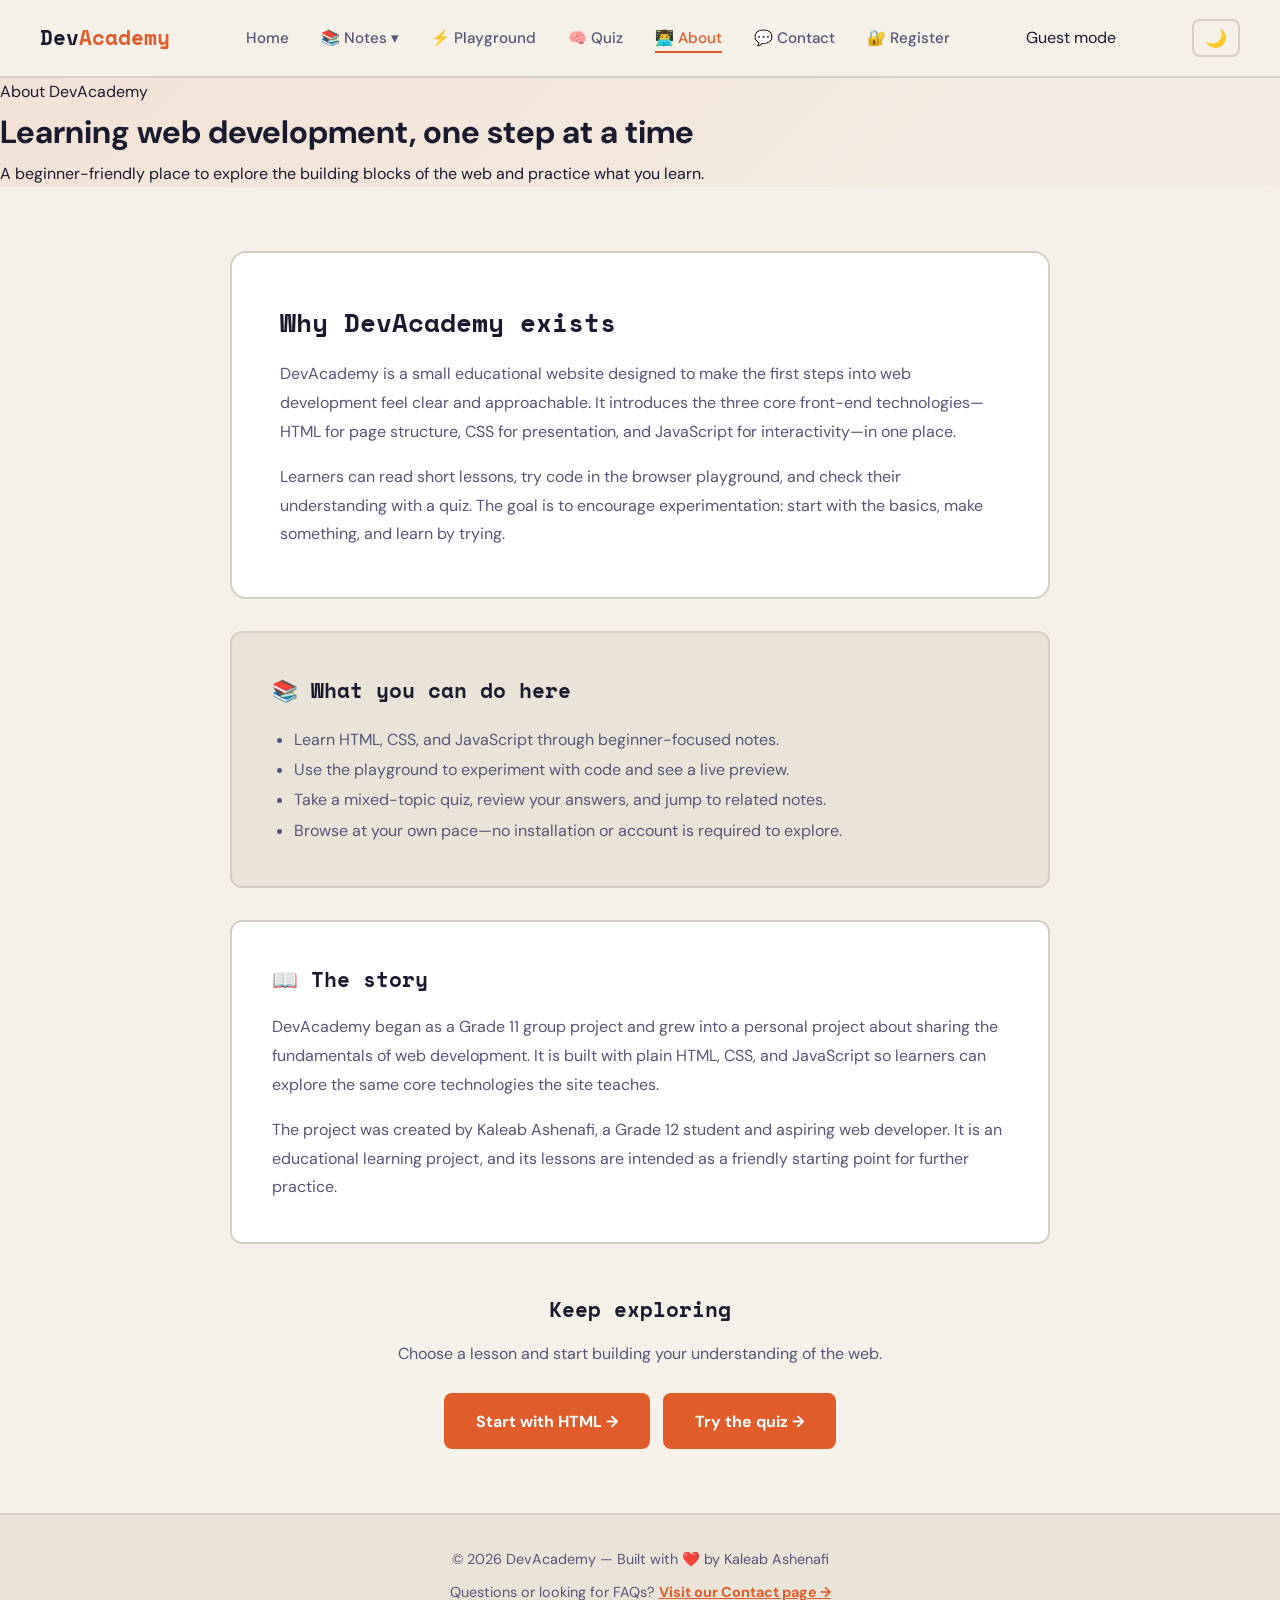
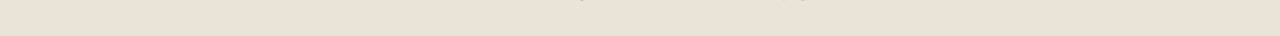
==== commit 84e565c8: "Explain DevAcademy purpose and add contact FAQ link" ====
--- a/about.html
+++ b/about.html
@@ -3,7 +3,7 @@
 <head>
     <meta charset="UTF-8">
     <meta name="viewport" content="width=device-width, initial-scale=1.0">
-    <title>DevAcademy | About the Creator</title>
+    <title>DevAcademy | About</title>
     <link rel="stylesheet" href="style.css">
     <link rel="stylesheet" href="regist.css">
     <link href="https://fonts.googleapis.com/css2?family=Space+Mono:wght@400;700&family=DM+Sans:wght@400;500;700&display=swap" rel="stylesheet">
@@ -28,38 +28,61 @@
             <li><a href="contact.html">💬 Contact</a></li>
             <li><a href="regist.html">🔐 Register</a></li>
         </ul>
-        <button class="hamburger">☰</button>
+        <button class="hamburger" type="button" aria-label="Toggle navigation">☰</button>
         <span id="auth-status" class="auth-status">Guest mode</span>
-        <button id="theme-toggle">🌙</button>
+        <button id="theme-toggle" type="button">🌙</button>
     </nav>
 
-    <div class="page-header" style="background: linear-gradient(135deg, #e05c2a18, #e05c2a05);">
-        <span class="lang-badge">Meet the Maker</span>
-        <h1>About the Creator</h1>
-        <p>The story behind DevAcademy — built by a passionate Grade 12 student.</p>
-    </div>
+    <header class="page-header" style="background: linear-gradient(135deg, #e05c2a18, #e05c2a05);">
+        <span class="lang-badge">About DevAcademy</span>
+        <h1>Learning web development, one step at a time</h1>
+        <p>A beginner-friendly place to explore the building blocks of the web and practice what you learn.</p>
+    </header>
 
     <main style="max-width: 900px; margin: 0 auto; padding: 4rem 2.5rem;">
-        <div style="background: var(--card-bg); border: 2px solid var(--border); border-radius: 16px; padding: 3rem; margin-bottom: 3rem; text-align: center;">
-            <div style="font-size: 4rem; margin-bottom: 1rem;">👨‍💻</div>
-            <h2 style="font-family: 'Space Mono', monospace; font-size: 1.8rem; margin-bottom: 0.5rem; color: var(--text);">Kaleab Ashenafi</h2>
-            <p style="color: var(--accent); font-weight: 700; font-size: 1rem; margin-bottom: 1rem;">Grade 12 Student • Web Developer • DevAcademy Founder</p>
-            <p style="color: var(--text2); font-size: 1rem; line-height: 1.8;">
-                DevAcademy started as a Grade 11 group project but evolved into a solo passion project that showcases the fundamentals of web development.
+        <section style="background: var(--card-bg); border: 2px solid var(--border); border-radius: 16px; padding: 3rem; margin-bottom: 2rem;">
+            <h2 style="font-family: 'Space Mono', monospace; font-size: 1.6rem; margin-bottom: 1rem; color: var(--text);">Why DevAcademy exists</h2>
+            <p style="color: var(--text2); line-height: 1.8; margin-bottom: 1rem;">
+                DevAcademy is a small educational website designed to make the first steps into web development feel clear and approachable. It introduces the three core front-end technologies—HTML for page structure, CSS for presentation, and JavaScript for interactivity—in one place.
             </p>
-        </div>
+            <p style="color: var(--text2); line-height: 1.8;">
+                Learners can read short lessons, try code in the browser playground, and check their understanding with a quiz. The goal is to encourage experimentation: start with the basics, make something, and learn by trying.
+            </p>
+        </section>
 
-        <section style="margin-bottom: 3rem;">
-            <div style="background: var(--card-bg); border: 2px solid var(--border); border-radius: 12px; padding: 2.5rem; margin-bottom: 1.5rem;">
-                <h3 style="font-family: 'Space Mono', monospace; font-size: 1.3rem; margin-bottom: 1rem; color: var(--text);">📖 The Story</h3>
-                <p style="color: var(--text2); margin-bottom: 1rem; line-height: 1.8;">What began as a group project assignment in Grade 11 became a personal mission.</p>
-                <p style="color: var(--text2); line-height: 1.8;">The platform was created to make web development accessible to beginners.</p>
+        <section style="background: var(--bg2); border: 2px solid var(--border); border-radius: 12px; padding: 2.5rem; margin-bottom: 2rem;">
+            <h2 style="font-family: 'Space Mono', monospace; font-size: 1.3rem; margin-bottom: 1rem; color: var(--text);">📚 What you can do here</h2>
+            <ul style="color: var(--text2); line-height: 1.9; padding-left: 1.4rem;">
+                <li>Learn HTML, CSS, and JavaScript through beginner-focused notes.</li>
+                <li>Use the playground to experiment with code and see a live preview.</li>
+                <li>Take a mixed-topic quiz, review your answers, and jump to related notes.</li>
+                <li>Browse at your own pace—no installation or account is required to explore.</li>
+            </ul>
+        </section>
+
+        <section style="background: var(--card-bg); border: 2px solid var(--border); border-radius: 12px; padding: 2.5rem; margin-bottom: 2rem;">
+            <h2 style="font-family: 'Space Mono', monospace; font-size: 1.3rem; margin-bottom: 1rem; color: var(--text);">📖 The story</h2>
+            <p style="color: var(--text2); line-height: 1.8; margin-bottom: 1rem;">
+                DevAcademy began as a Grade 11 group project and grew into a personal project about sharing the fundamentals of web development. It is built with plain HTML, CSS, and JavaScript so learners can explore the same core technologies the site teaches.
+            </p>
+            <p style="color: var(--text2); line-height: 1.8;">
+                The project was created by Kaleab Ashenafi, a Grade 12 student and aspiring web developer. It is an educational learning project, and its lessons are intended as a friendly starting point for further practice.
+            </p>
+        </section>
+
+        <section style="text-align: center; padding: 1rem 0 0;">
+            <h2 style="font-family: 'Space Mono', monospace; font-size: 1.3rem; margin-bottom: 0.8rem; color: var(--text);">Keep exploring</h2>
+            <p style="color: var(--text2); line-height: 1.8; margin-bottom: 1.5rem;">Choose a lesson and start building your understanding of the web.</p>
+            <div style="display: flex; gap: 0.8rem; justify-content: center; flex-wrap: wrap;">
+                <a class="btn" href="html.html">Start with HTML →</a>
+                <a class="btn" href="quiz.html">Try the quiz →</a>
             </div>
         </section>
     </main>
 
     <footer>
         <p>© 2026 DevAcademy — Built with ❤️ by Kaleab Ashenafi</p>
+        <p style="margin-top: 0.5rem;">Questions or looking for FAQs? <a href="contact.html" style="color: var(--accent); font-weight: 700;">Visit our Contact page →</a></p>
     </footer>
 
     <script src="script.js"></script>
